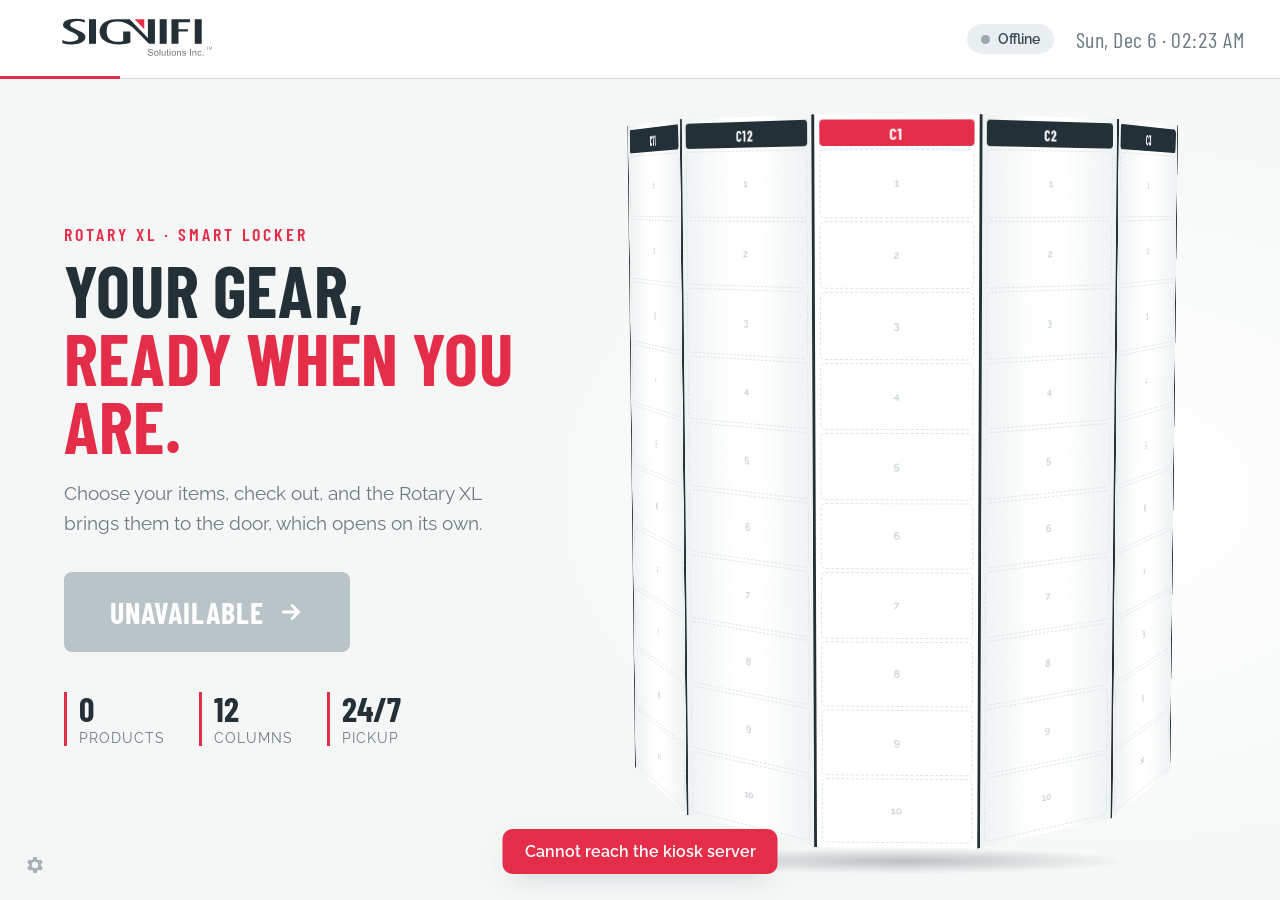
==== public/index.html @ da10999b "Add Signifi Rotary XL kiosk with one-line Linux installer Touch kiosk for the Rotary XL: dashboard w" ====
<!doctype html>
<html lang="en">
<head>
  <meta charset="utf-8">
  <meta name="viewport" content="width=device-width, initial-scale=1, user-scalable=no">
  <title>Signifi Rotary XL</title>
  <link rel="icon" href="signifi-logo.svg">
  <link rel="stylesheet" href="fonts/fonts.css">
  <link rel="stylesheet" href="styles.css">
</head>
<body>

<!-- ============================== DASHBOARD ============================== -->
<section id="view-dashboard" class="view active">
  <header class="topbar">
    <img class="logo" src="signifi-logo.svg" alt="Signifi">
    <div class="topbar-right">
      <span class="machine-pill" id="machine-pill"><span class="dot"></span><span id="machine-text">Starting…</span></span>
      <span class="clock" id="clock"></span>
    </div>
  </header>

  <div class="dash-main">
    <div class="hero-copy">
      <p class="eyebrow">Rotary XL · Smart Locker</p>
      <h1>Your gear,<br><span class="red">ready when you are.</span></h1>
      <p class="sub">Choose your items, check out, and the Rotary XL brings them to the door, which opens on its own.</p>
      <button class="btn-order" id="btn-order">
        Order now
        <svg viewBox="0 0 24 24" width="26" height="26"><path d="M5 12h14M13 6l6 6-6 6" fill="none" stroke="currentColor" stroke-width="2.6" stroke-linecap="round" stroke-linejoin="round"/></svg>
      </button>
      <div class="hero-stats">
        <div><b id="stat-products">0</b><span>products</span></div>
        <div><b>12</b><span>columns</span></div>
        <div><b>24/7</b><span>pickup</span></div>
      </div>
    </div>

    <div class="rotary-wrap" id="dash-rotary-wrap">
      <div class="rotary-scene" id="dash-rotary"></div>
      <div class="rotary-base"></div>
    </div>
  </div>

  <button class="gear" id="btn-gear" aria-label="Admin">
    <svg viewBox="0 0 24 24" width="22" height="22"><path fill="currentColor" d="M19.4 13a7.7 7.7 0 0 0 0-2l2.1-1.6-2-3.5-2.5 1a7.6 7.6 0 0 0-1.7-1L15 3.3h-4l-.4 2.6a7.6 7.6 0 0 0-1.7 1l-2.5-1-2 3.5L6.6 11a7.7 7.7 0 0 0 0 2l-2.1 1.6 2 3.5 2.5-1a7.6 7.6 0 0 0 1.7 1l.4 2.6h4l.4-2.6a7.6 7.6 0 0 0 1.7-1l2.5 1 2-3.5zM13 15.5a3.5 3.5 0 1 1 0-7 3.5 3.5 0 0 1 0 7z" transform="translate(-1 0)"/></svg>
  </button>
</section>

<!-- ============================== CATALOG ============================== -->
<section id="view-catalog" class="view">
  <header class="topbar">
    <button class="btn-ghost" id="btn-cat-back">
      <svg viewBox="0 0 24 24" width="22" height="22"><path d="M15 6l-6 6 6 6" fill="none" stroke="currentColor" stroke-width="2.4" stroke-linecap="round" stroke-linejoin="round"/></svg>
      Back
    </button>
    <h2 class="page-title">Choose your items</h2>
    <div class="search">
      <svg viewBox="0 0 24 24" width="20" height="20"><circle cx="11" cy="11" r="7" fill="none" stroke="currentColor" stroke-width="2"/><path d="M20 20l-4-4" stroke="currentColor" stroke-width="2" stroke-linecap="round"/></svg>
      <input id="search" type="search" placeholder="Search products" autocomplete="off">
    </div>
    <img class="logo small" src="signifi-logo.svg" alt="Signifi">
  </header>

  <nav class="cat-chips" id="cat-chips"></nav>

  <div class="cat-body">
    <div class="grid" id="product-grid"></div>

    <aside class="cart" id="cart">
      <div class="cart-head">
        <h3>Your cart</h3>
        <span class="pill" id="cart-count">0</span>
      </div>
      <div class="cart-items" id="cart-items"></div>
      <div class="cart-foot">
        <div class="row"><span>Total</span><strong id="cart-total">$0.00</strong></div>
        <button class="btn-checkout" id="btn-checkout" disabled>Checkout</button>
        <button class="btn-link" id="btn-clear-cart">Clear cart</button>
      </div>
    </aside>
  </div>

  <button class="cart-bar" id="cart-bar"><span id="cart-bar-text">0 items</span><strong id="cart-bar-total">$0.00</strong></button>
</section>

<!-- ============================== VENDING ============================== -->
<section id="view-vend" class="view">
  <header class="topbar">
    <img class="logo" src="signifi-logo.svg" alt="Signifi">
  </header>
  <div class="vend-main">
    <div class="rotary-wrap vend-rotary">
      <div class="rotary-scene" id="vend-rotary"></div>
      <div class="rotary-base"></div>
      <div class="door-frame" id="door-frame"><span>DOOR</span></div>
    </div>
    <div class="vend-card">
      <div class="vend-status" id="vend-status"><span class="spinner"></span></div>
      <h2 id="vend-title">Preparing your order…</h2>
      <p class="vend-sub" id="vend-sub">Please wait</p>
      <ol class="vend-steps" id="vend-steps"></ol>
      <button class="btn-order small hidden" id="btn-vend-done">Back to home</button>
    </div>
  </div>
</section>

<!-- ============================== ADMIN ============================== -->
<section id="view-admin" class="view">
  <header class="topbar admin-top">
    <img class="logo small" src="signifi-logo.svg" alt="Signifi">
    <span class="admin-badge">Admin</span>
    <nav class="tabs" id="admin-tabs">
      <button data-tab="products" class="active">Products</button>
      <button data-tab="connection">Connection</button>
      <button data-tab="columns">Alfie doors</button>
      <button data-tab="test">Test &amp; Log</button>
    </nav>
    <button class="btn-exit" id="btn-admin-exit">Exit admin</button>
  </header>

  <div class="admin-body">
    <!-- products -->
    <div class="tab-pane active" data-pane="products">
      <div class="pane-head">
        <div>
          <h3>Products</h3>
          <p class="muted">Location = rotary column (Arduino C1–C12) + Alfie door + latch. Shelf = row 1–10 on the Rotary XL display.</p>
        </div>
        <button class="btn-primary" id="btn-add-product">+ Add product</button>
      </div>
      <div class="table-wrap">
        <table class="tbl">
          <thead><tr><th></th><th>Product</th><th>Price</th><th>Rotary column</th><th>Shelf</th><th>Alfie door</th><th>Latch</th><th>Status</th><th></th></tr></thead>
          <tbody id="product-rows"></tbody>
        </table>
      </div>
    </div>

    <!-- connection -->
    <div class="tab-pane" data-pane="connection">
      <div class="pane-head">
        <div>
          <h3>Connection</h3>
          <p class="muted">Serial port, baud rate and line ending for each device. Settings are saved and the ports reopen automatically when the app starts.</p>
        </div>
        <label class="switch-row">
          <span>Simulation mode</span>
          <input type="checkbox" id="sim-toggle"><span class="switch"></span>
        </label>
      </div>
      <div class="sim-banner" id="sim-banner">Simulation mode is ON: nothing is sent to the serial ports. The server answers like the rotary and the Alfies so the full checkout can be tested.</div>

      <div class="cards2">
        <div class="card">
          <div class="card-title"><span class="status-dot" id="dot-rotary"></span>Rotary (Arduino Mega · NEMA34)<span class="state-tag" id="rotary-state"></span></div>
          <label>Serial port (COM / /dev/tty)
            <div class="inline"><select id="rotary-port"></select><button class="btn-icon" data-refresh title="Refresh ports">↻</button></div>
          </label>
          <div class="two">
            <label>Baud rate <select id="rotary-baud"></select></label>
            <label>Line ending <select id="rotary-le"></select></label>
          </div>
          <div class="two">
            <label>Move timeout (seconds) <input type="number" id="rotary-timeout" min="10" max="600"></label>
            <label>Settle time before door opens (ms) <input type="number" id="rotary-settle" min="0" max="10000" step="100"></label>
          </div>
          <div class="two">
            <label>Home command <input id="rotary-home-cmd" maxlength="20"></label>
            <label class="switch-row tight"><input type="checkbox" id="rotary-home-on-connect"><span class="switch"></span><span>Home on connect</span></label>
          </div>
          <p class="hint">Firmware default: 9600 baud, Newline (LF). On connect the app waits for the Mega to start, sends the home command and waits for "HOME COMPLETE". Customers can only order after that.</p>
          <div class="btn-row"><button class="btn-primary" data-open="rotary">Connect</button><button class="btn-secondary" id="btn-home-now">Home now</button><button class="btn-secondary" data-close="rotary">Disconnect</button></div>
        </div>

        <div class="card">
          <div class="card-title"><span class="status-dot" id="dot-alfie"></span>Alfie (USB-CAN adapter · SLCAN)</div>
          <label>Serial port (COM / /dev/tty)
            <div class="inline"><select id="alfie-port"></select><button class="btn-icon" data-refresh title="Refresh ports">↻</button></div>
          </label>
          <div class="two">
            <label>Baud rate <select id="alfie-baud"></select></label>
            <label>Line ending <select id="alfie-le"></select></label>
          </div>
          <label>Frame format
            <select id="alfie-preset">
              <option value="t{ID}{DLC}{DATA}">SLCAN: t01F24F05</option>
              <option value="{ID} {DLC} {DATA_SP}">Spaced: 01F 2 4F 05</option>
              <option value="{ID}#{DATA}">Can-utils: 01F#4F05</option>
              <option value="custom">Custom…</option>
            </select>
          </label>
          <label>Template <input id="alfie-template" placeholder="t{ID}{DLC}{DATA}"></label>
          <p class="hint">Placeholders: {ID} 3-digit CAN ID, {DLC} data length, {DATA} hex bytes, {DATA_SP} hex bytes with spaces. Preview: <code id="alfie-preview"></code></p>
          <label>Init commands (sent after connect, one per line)
            <textarea id="alfie-init" rows="3" placeholder="C&#10;S2&#10;O"></textarea>
          </label>
          <p class="hint">C / S2 / O = close, 50 kbit/s (Alfie default), open, the same as VendingPoC.</p>
          <div class="two">
            <label>Open confirm timeout (s) <input type="number" id="alfie-open-timeout" min="1" max="60"></label>
            <label>Door close timeout (s) <input type="number" id="alfie-close-timeout" min="5" max="600"></label>
          </div>
          <div class="btn-row"><button class="btn-primary" data-open="alfie">Connect</button><button class="btn-secondary" data-close="alfie">Disconnect</button></div>
        </div>
      </div>

      <div class="card">
        <div class="card-title">Kiosk</div>
        <div class="three">
          <label>Currency symbol <input id="set-currency" maxlength="3"></label>
          <label>Idle return to dashboard (s) <input type="number" id="set-idle" min="20" max="900"></label>
          <label>New admin password <input id="set-password" inputmode="numeric" placeholder="leave blank to keep" maxlength="8"></label>
        </div>
        <label class="switch-row"><input type="checkbox" id="set-soldout"><span class="switch"></span><span>Mark a product "Sold out" after it is dispensed (restock it from Products)</span></label>
      </div>
      <div class="save-bar"><button class="btn-primary" id="btn-save-conn">Save settings</button></div>
    </div>

    <!-- alfie doors -->
    <div class="tab-pane" data-pane="columns">
      <div class="pane-head">
        <div>
          <h3>Alfie doors</h3>
          <p class="muted">The Rotary XL has 3 doors, each with its own Alfie controller. Set each Alfie's address to match its Group ID and DIP switches. CAN ID = Group ID · Local address · 0xF.</p>
        </div>
      </div>
      <div class="table-wrap">
        <table class="tbl">
          <thead><tr><th>Alfie</th><th>Name</th><th>Group ID (0-3)</th><th>Local address / DIP (0-15)</th><th>CAN ID</th><th></th></tr></thead>
          <tbody id="column-rows"></tbody>
        </table>
      </div>
      <div class="save-bar"><button class="btn-primary" id="btn-save-cols">Save Alfie doors</button></div>
    </div>

    <!-- test -->
    <div class="tab-pane" data-pane="test">
      <div class="cards2">
        <div class="card">
          <div class="card-title">Rotary</div>
          <div class="chip-grid" id="test-cols"></div>
          <div class="inline mt"><input id="rotary-raw" placeholder="Raw command, e.g. C3"><button class="btn-secondary" id="btn-rotary-raw">Send</button></div>
        </div>
        <div class="card">
          <div class="card-title">Alfie latch</div>
          <div class="two">
            <label>Alfie door <select id="test-latch-col"></select></label>
            <label>Latch <select id="test-latch-num"></select></label>
          </div>
          <div class="btn-row"><button class="btn-primary" id="btn-test-open">Open latch</button><button class="btn-secondary" id="btn-test-query">Query status</button></div>
          <div class="inline mt"><input id="alfie-raw" placeholder="Raw line, e.g. t01F24F05"><button class="btn-secondary" id="btn-alfie-raw">Send</button></div>
        </div>
      </div>
      <div class="card">
        <div class="card-title">Serial log <button class="btn-link right" id="btn-clear-log">Clear</button></div>
        <pre class="log" id="log"></pre>
      </div>
    </div>
  </div>
</section>

<!-- ============================== NUMPAD ============================== -->
<div class="modal" id="numpad-modal">
  <div class="numpad">
    <button class="np-close" data-np-close aria-label="Close">✕</button>
    <div class="np-lock">
      <svg viewBox="0 0 24 24" width="26" height="26"><rect x="5" y="10" width="14" height="10" rx="2" fill="none" stroke="currentColor" stroke-width="2"/><path d="M8 10V7a4 4 0 0 1 8 0v3" fill="none" stroke="currentColor" stroke-width="2"/></svg>
    </div>
    <h3>Enter admin password</h3>
    <div class="np-dots" id="np-dots"></div>
    <div class="np-keys" id="np-keys"></div>
  </div>
</div>

<!-- ============================== PRODUCT EDITOR ============================== -->
<div class="modal" id="product-modal">
  <form class="editor" id="product-form" autocomplete="off">
    <h3 id="editor-title">New product</h3>
    <div class="editor-body">
      <div class="editor-preview"><div class="thumb big" id="editor-thumb"></div></div>
      <div class="editor-fields">
        <label>Product name <input name="name" required maxlength="80" placeholder="e.g. Wireless Mouse"></label>
        <label>Image link <input name="image" placeholder="https://…/image.png  or  img/products/mouse-black.svg"></label>
        <label>Price <input name="price" type="number" min="0" step="0.01" required placeholder="0.00"></label>
        <fieldset class="loc">
          <legend>Location</legend>
          <label>Rotary column (Arduino) <select name="column"></select></label>
          <label>Shelf in column <select name="slot"></select></label>
          <label>Alfie door <select name="alfie"></select></label>
          <label>Latch <select name="compartment"></select></label>
        </fieldset>
        <p class="hint">At checkout the carousel turns this column to the door, stops, and then this Alfie opens the latch.</p>
        <p class="warn hidden" id="editor-warn"></p>
        <label class="check"><input type="checkbox" name="available"> In stock (shown to customers)</label>
      </div>
    </div>
    <div class="editor-foot">
      <button type="button" class="btn-danger hidden" id="btn-delete-product">Delete</button>
      <span class="spacer"></span>
      <button type="button" class="btn-secondary" id="btn-cancel-product">Cancel</button>
      <button type="submit" class="btn-primary">Save product</button>
    </div>
  </form>
</div>

<div class="toast" id="toast"></div>

<script src="app.js"></script>
</body>
</html>
---- public/fonts/fonts.css ----
/* Barlow Condensed + Raleway (SIL Open Font License), latin subset, served locally so the kiosk works offline */
@font-face {
  font-family: 'Barlow Condensed';
  font-style: normal;
  font-weight: 400;
  font-display: swap;
  src: url('BarlowCondensed-400.woff2') format('woff2');
  unicode-range: U+0000-00FF, U+0131, U+0152-0153, U+02BB-02BC, U+02C6, U+02DA, U+02DC, U+0304, U+0308, U+0329, U+2000-206F, U+20AC, U+2122, U+2191, U+2193, U+2212, U+2215, U+FEFF, U+FFFD;
}
@font-face {
  font-family: 'Barlow Condensed';
  font-style: normal;
  font-weight: 500;
  font-display: swap;
  src: url('BarlowCondensed-500.woff2') format('woff2');
  unicode-range: U+0000-00FF, U+0131, U+0152-0153, U+02BB-02BC, U+02C6, U+02DA, U+02DC, U+0304, U+0308, U+0329, U+2000-206F, U+20AC, U+2122, U+2191, U+2193, U+2212, U+2215, U+FEFF, U+FFFD;
}
@font-face {
  font-family: 'Barlow Condensed';
  font-style: normal;
  font-weight: 600;
  font-display: swap;
  src: url('BarlowCondensed-600.woff2') format('woff2');
  unicode-range: U+0000-00FF, U+0131, U+0152-0153, U+02BB-02BC, U+02C6, U+02DA, U+02DC, U+0304, U+0308, U+0329, U+2000-206F, U+20AC, U+2122, U+2191, U+2193, U+2212, U+2215, U+FEFF, U+FFFD;
}
@font-face {
  font-family: 'Barlow Condensed';
  font-style: normal;
  font-weight: 700;
  font-display: swap;
  src: url('BarlowCondensed-700.woff2') format('woff2');
  unicode-range: U+0000-00FF, U+0131, U+0152-0153, U+02BB-02BC, U+02C6, U+02DA, U+02DC, U+0304, U+0308, U+0329, U+2000-206F, U+20AC, U+2122, U+2191, U+2193, U+2212, U+2215, U+FEFF, U+FFFD;
}
@font-face {
  font-family: 'Raleway';
  font-style: normal;
  font-weight: 400;
  font-display: swap;
  src: url('Raleway-400.woff2') format('woff2');
  unicode-range: U+0000-00FF, U+0131, U+0152-0153, U+02BB-02BC, U+02C6, U+02DA, U+02DC, U+0304, U+0308, U+0329, U+2000-206F, U+20AC, U+2122, U+2191, U+2193, U+2212, U+2215, U+FEFF, U+FFFD;
}
@font-face {
  font-family: 'Raleway';
  font-style: normal;
  font-weight: 500;
  font-display: swap;
  src: url('Raleway-500.woff2') format('woff2');
  unicode-range: U+0000-00FF, U+0131, U+0152-0153, U+02BB-02BC, U+02C6, U+02DA, U+02DC, U+0304, U+0308, U+0329, U+2000-206F, U+20AC, U+2122, U+2191, U+2193, U+2212, U+2215, U+FEFF, U+FFFD;
}
@font-face {
  font-family: 'Raleway';
  font-style: normal;
  font-weight: 600;
  font-display: swap;
  src: url('Raleway-600.woff2') format('woff2');
  unicode-range: U+0000-00FF, U+0131, U+0152-0153, U+02BB-02BC, U+02C6, U+02DA, U+02DC, U+0304, U+0308, U+0329, U+2000-206F, U+20AC, U+2122, U+2191, U+2193, U+2212, U+2215, U+FEFF, U+FFFD;
}
@font-face {
  font-family: 'Raleway';
  font-style: normal;
  font-weight: 700;
  font-display: swap;
  src: url('Raleway-700.woff2') format('woff2');
  unicode-range: U+0000-00FF, U+0131, U+0152-0153, U+02BB-02BC, U+02C6, U+02DA, U+02DC, U+0304, U+0308, U+0329, U+2000-206F, U+20AC, U+2122, U+2191, U+2193, U+2212, U+2215, U+FEFF, U+FFFD;
}
---- public/styles.css ----
/* Signifi Rotary XL kiosk - light theme in Signifi brand colours
   red #E32D49 · slate #243037 · light grey #D3DDDE · Barlow Condensed (headings) + Raleway (body) */
:root {
  --red: #e32d49;
  --red-dark: #c41f3a;
  --red-soft: #fdecef;
  --slate: #243037;
  --slate-2: #3a4a54;
  --grey: #d3ddde;
  --grey-2: #e9eff0;
  --bg: #f5f7f7;
  --card: #ffffff;
  --muted: #6b7a83;
  --ok: #1f9d55;
  --ok-soft: #e4f6ec;
  --warn: #b26a00;
  --warn-soft: #fff4e0;
  --radius: 16px;
  --shadow: 0 10px 30px -12px rgba(36, 48, 55, .25);
  --head: "Barlow Condensed", "Arial Narrow", "Segoe UI", sans-serif;
  --body: "Raleway", "Segoe UI", system-ui, sans-serif;
  font-family: var(--body);
  color: var(--slate);
}

* { box-sizing: border-box; }
html, body { margin: 0; height: 100%; }
body { background: var(--bg); color: var(--slate); overflow: hidden; user-select: none; -webkit-tap-highlight-color: transparent; }
button { font: inherit; cursor: pointer; border: 0; color: inherit; background: none; }
input, select, textarea { font: inherit; color: var(--slate); }
h1, h2, h3, h4 { font-family: var(--head); letter-spacing: .2px; }
.hidden { display: none !important; }

.view { position: fixed; inset: 0; display: none; flex-direction: column; overflow: hidden; }
.view.active { display: flex; animation: viewIn .4s ease; }
@keyframes viewIn { from { opacity: 0; } to { opacity: 1; } }

/* ---------- top bar ---------- */
.topbar { position: relative; z-index: 5; display: flex; align-items: center; gap: 20px; padding: 16px 36px; background: var(--card); border-bottom: 1px solid var(--grey); }
.topbar::after { content: ""; position: absolute; left: 0; right: 0; bottom: -1px; height: 3px; background: linear-gradient(90deg, var(--red) 0 120px, transparent 120px); }
.logo { height: 46px; width: auto; display: block; }
.logo.small { height: 34px; }
.topbar-right { margin-left: auto; display: flex; align-items: center; gap: 22px; }
.clock { font-family: var(--head); font-size: 22px; color: var(--muted); font-variant-numeric: tabular-nums; letter-spacing: .5px; }
.page-title { margin: 0; font-size: 32px; font-weight: 700; text-transform: uppercase; flex: 1; }

.machine-pill { display: inline-flex; align-items: center; gap: 8px; padding: 7px 14px; border-radius: 999px; background: var(--grey-2); font-weight: 600; font-size: 14px; color: var(--slate-2); }
.machine-pill .dot { width: 9px; height: 9px; border-radius: 50%; background: #9aa7ad; }
.machine-pill.ready .dot { background: var(--ok); box-shadow: 0 0 0 4px rgba(31, 157, 85, .18); }
.machine-pill.busy .dot { background: #f0a000; animation: blink 1s infinite; }
.machine-pill.error { background: var(--red-soft); color: var(--red-dark); }
.machine-pill.error .dot { background: var(--red); }
@keyframes blink { 50% { opacity: .3; } }

/* ---------- dashboard ---------- */
#view-dashboard { background: radial-gradient(900px 600px at 85% 55%, #ffffff 0%, var(--bg) 70%); }
.dash-main { flex: 1; min-height: 0; display: grid; grid-template-columns: minmax(330px, .85fr) minmax(420px, 1.15fr); align-items: center; gap: 24px; padding: 10px 48px 20px 64px; }
.eyebrow { font-family: var(--head); color: var(--red); font-weight: 600; letter-spacing: 3px; text-transform: uppercase; font-size: 18px; margin: 0 0 10px; }
.hero-copy h1 { font-size: clamp(46px, 5.6vw, 84px); line-height: .95; margin: 0 0 20px; font-weight: 700; text-transform: uppercase; color: var(--slate); }
.red { color: var(--red); }
.sub { font-size: 19px; color: var(--muted); max-width: 440px; margin: 0 0 34px; line-height: 1.55; }

.btn-order { display: inline-flex; align-items: center; gap: 14px; padding: 22px 46px; font-family: var(--head); font-size: 30px; font-weight: 700; letter-spacing: 1px; text-transform: uppercase; border-radius: 8px; background: var(--red); color: #fff; box-shadow: 0 16px 34px -14px rgba(227, 45, 73, .8); transition: transform .15s, background .2s; position: relative; overflow: hidden; }
.btn-order::after { content: ""; position: absolute; top: 0; bottom: 0; width: 60px; left: -80px; background: linear-gradient(90deg, transparent, rgba(255, 255, 255, .45), transparent); transform: skewX(-20deg); animation: shine 3.2s ease-in-out infinite; }
@keyframes shine { 0%, 60% { left: -80px; } 100% { left: 110%; } }
.btn-order:hover { background: var(--red-dark); }
.btn-order:active { transform: scale(.97); }
.btn-order.small { padding: 14px 34px; font-size: 22px; margin-top: 18px; }
.btn-order.small::after { display: none; }
.btn-order:disabled { background: #b9c4c8; box-shadow: none; cursor: not-allowed; }
.btn-order:disabled::after { display: none; }

.hero-stats { display: flex; gap: 34px; margin-top: 40px; }
.hero-stats div { display: flex; flex-direction: column; border-left: 3px solid var(--red); padding-left: 12px; }
.hero-stats b { font-family: var(--head); font-size: 34px; line-height: 1; }
.hero-stats span { color: var(--muted); font-size: 14px; text-transform: uppercase; letter-spacing: 1px; margin-top: 4px; }

.gear { position: absolute; left: 14px; bottom: 14px; z-index: 6; width: 42px; height: 42px; border-radius: 50%; display: grid; place-items: center; color: #a7b3b8; transition: color .2s, transform .5s; }
.gear:hover, .gear:active { color: var(--slate); transform: rotate(90deg); }

/* ---------- Rotary XL (3D carousel: 12 columns x 10 shelves) ---------- */
.rotary-wrap { position: relative; height: 100%; min-height: 0; display: flex; flex-direction: column; align-items: center; justify-content: center; }
.rotary-scene { position: relative; perspective: 1600px; perspective-origin: 50% 30%; }
.rotary-drum { position: absolute; inset: 0; transform-style: preserve-3d; will-change: transform; }
.r-face { position: absolute; inset: 0; display: grid; grid-template-rows: 26px repeat(10, minmax(0, 1fr)); gap: 3px; padding: 5px; background: linear-gradient(90deg, #eef2f3, #ffffff 40%, #ffffff 60%, #eef2f3); border-left: 2px solid var(--slate); border-right: 2px solid var(--slate); backface-visibility: hidden; }
.r-face.front { background: #fff; }
.r-head { height: 26px; display: flex; align-items: center; justify-content: center; font-family: var(--head); font-weight: 700; font-size: 16px; letter-spacing: 1px; color: #fff; background: var(--slate); border-radius: 4px; }
.r-face.front .r-head { background: var(--red); }
.r-cell { min-height: 0; display: flex; align-items: center; gap: 5px; padding: 3px; border-radius: 5px; background: var(--bg); border: 1px solid var(--grey-2); overflow: hidden; position: relative; }
.r-cell.r-empty { background: transparent; border: 1px dashed #dbe3e5; justify-content: center; color: #c5d0d3; font-size: 11px; font-weight: 600; }
.r-cell .thumb { height: 100%; width: auto; aspect-ratio: 1; max-width: 45%; border-radius: 4px; flex: none; }
.r-cell .thumb .initial { font-size: 16px; }
.r-cell .rc-txt { min-width: 0; display: flex; flex-direction: column; line-height: 1.1; }
.r-cell .rc-name { font-size: 10.5px; font-weight: 600; white-space: nowrap; overflow: hidden; text-overflow: ellipsis; }
.r-cell .rc-price { font-family: var(--head); font-size: 13px; font-weight: 700; color: var(--red); }
.r-cell.sold { opacity: .4; }
.r-cell.target { border: 2px solid var(--red); background: var(--red-soft); animation: targetPulse 1s ease-in-out infinite; }
@keyframes targetPulse { 50% { box-shadow: 0 0 0 4px rgba(227, 45, 73, .25); } }
.rotary-base { width: 70%; height: 26px; margin-top: 12px; border-radius: 50%; background: radial-gradient(closest-side, rgba(36, 48, 55, .28), transparent); }

/* ---------- catalog ---------- */
#view-catalog { background: var(--bg); }
.btn-ghost { display: inline-flex; align-items: center; gap: 6px; padding: 11px 18px 11px 12px; border-radius: 8px; background: var(--grey-2); font-weight: 700; font-size: 17px; }
.search { display: flex; align-items: center; gap: 10px; background: var(--bg); border: 1px solid var(--grey); border-radius: 8px; padding: 0 14px; color: var(--muted); width: min(340px, 30vw); }
.search input { flex: 1; background: none; border: 0; outline: 0; padding: 13px 0; font-size: 17px; }

.cat-body { flex: 1; display: grid; grid-template-columns: 1fr 370px; min-height: 0; }
.grid { overflow-y: auto; padding: 26px 30px 110px; display: grid; grid-template-columns: repeat(auto-fill, minmax(200px, 1fr)); gap: 20px; align-content: start; }
.p-card { background: var(--card); border: 1px solid var(--grey); border-radius: var(--radius); padding: 12px; display: flex; flex-direction: column; transition: transform .2s, border-color .2s, box-shadow .2s; animation: cardIn .4s ease both; cursor: pointer; }
.p-card:hover { box-shadow: var(--shadow); }
.p-card:active { transform: scale(.98); }
.p-card.in-cart { border-color: var(--red); box-shadow: 0 0 0 2px rgba(227, 45, 73, .25); }
@keyframes cardIn { from { opacity: 0; transform: translateY(14px); } to { opacity: 1; transform: none; } }
.p-card .thumb { aspect-ratio: 1; border-radius: 10px; }
.p-card h4 { margin: 12px 0 2px; font-size: 21px; font-weight: 600; line-height: 1.1; min-height: 2.2em; }
.p-card .loc-line { font-size: 12px; color: var(--muted); font-weight: 600; text-transform: uppercase; letter-spacing: .6px; }
.p-card .price { font-family: var(--head); font-size: 26px; font-weight: 700; color: var(--red); margin-top: 4px; }
.p-card .add { margin-top: 10px; padding: 12px; border-radius: 8px; font-weight: 700; font-size: 16px; background: var(--grey-2); color: var(--slate); transition: background .2s; }
.p-card .add.on { background: var(--red); color: #fff; }
.empty { grid-column: 1 / -1; text-align: center; color: var(--muted); padding: 80px 20px; font-size: 20px; }

.thumb { background: var(--grey-2); display: grid; place-items: center; overflow: hidden; position: relative; }
.thumb img { position: absolute; inset: 0; width: 100%; height: 100%; object-fit: contain; background: #fff; }
.thumb .initial { font-family: var(--head); font-size: 46px; font-weight: 700; color: #fff; }

.cart { border-left: 1px solid var(--grey); background: var(--card); display: flex; flex-direction: column; min-height: 0; }
.cart-head { display: flex; align-items: center; justify-content: space-between; padding: 22px 22px 10px; }
.cart-head h3 { margin: 0; font-size: 26px; text-transform: uppercase; }
.pill { background: var(--red); color: #fff; font-weight: 700; border-radius: 999px; padding: 2px 12px; min-width: 32px; text-align: center; }
.pill.bump { animation: bump .35s ease; }
@keyframes bump { 50% { transform: scale(1.35); } }
.cart-items { flex: 1; overflow-y: auto; padding: 6px 14px; }
.cart-empty { color: var(--muted); text-align: center; padding: 50px 10px; line-height: 1.6; }
.c-item { display: flex; align-items: center; gap: 12px; padding: 10px; border-radius: 10px; background: var(--bg); margin-bottom: 8px; animation: cardIn .3s ease; }
.c-item .thumb { width: 52px; height: 52px; border-radius: 8px; flex: none; }
.c-item .thumb .initial { font-size: 22px; }
.c-item .ci-name { flex: 1; min-width: 0; }
.c-item .ci-name div { font-weight: 600; white-space: nowrap; overflow: hidden; text-overflow: ellipsis; }
.c-item .ci-name small { color: var(--red); font-weight: 700; font-size: 15px; }
.c-item button { width: 36px; height: 36px; border-radius: 8px; background: #fff; border: 1px solid var(--grey); color: var(--muted); font-size: 16px; }
.cart-foot { padding: 18px 22px 22px; border-top: 1px solid var(--grey); }
.cart-foot .row { display: flex; justify-content: space-between; align-items: baseline; font-size: 18px; margin-bottom: 14px; }
.cart-foot strong { font-family: var(--head); font-size: 32px; }
.btn-checkout { width: 100%; padding: 18px; border-radius: 8px; background: var(--red); color: #fff; font-family: var(--head); font-size: 26px; font-weight: 700; letter-spacing: 1px; text-transform: uppercase; box-shadow: 0 14px 30px -14px rgba(227, 45, 73, .8); transition: opacity .2s, transform .15s; }
.btn-checkout:active { transform: scale(.98); }
.btn-checkout:disabled { opacity: .35; box-shadow: none; cursor: not-allowed; }
.btn-link { display: block; margin: 12px auto 0; color: var(--muted); text-decoration: underline; font-size: 15px; }
.btn-link.right { display: inline; margin: 0 0 0 auto; }
.cart-bar { display: none; }

/* ---------- vending ---------- */
#view-vend { background: radial-gradient(900px 600px at 30% 50%, #ffffff 0%, var(--bg) 70%); }
.vend-main { flex: 1; min-height: 0; display: grid; grid-template-columns: 1.1fr .9fr; gap: 30px; align-items: center; padding: 20px 48px; }
.door-frame { position: absolute; pointer-events: none; border: 4px solid var(--red); border-radius: 10px; box-shadow: 0 0 0 9999px rgba(245, 247, 247, 0); transition: box-shadow .5s; }
.door-frame span { position: absolute; top: -30px; left: 50%; transform: translateX(-50%); background: var(--red); color: #fff; font-family: var(--head); font-weight: 700; letter-spacing: 2px; padding: 3px 12px; border-radius: 4px; font-size: 15px; }
.door-frame.open { border-color: var(--ok); }
.door-frame.open span { background: var(--ok); }
.vend-card { background: var(--card); border: 1px solid var(--grey); border-radius: 20px; padding: 34px 34px 28px; box-shadow: var(--shadow); text-align: center; }
.vend-status { width: 92px; height: 92px; border-radius: 50%; margin: 0 auto 16px; display: grid; place-items: center; background: var(--red-soft); color: var(--red); font-family: var(--head); font-size: 44px; font-weight: 700; }
.vend-status .spinner { width: 46px; height: 46px; border-radius: 50%; border: 5px solid rgba(227, 45, 73, .2); border-top-color: var(--red); animation: spin .9s linear infinite; }
.vend-status.door { background: var(--ok-soft); color: var(--ok); animation: doorPulse 1.4s ease-in-out infinite; }
.vend-status.done { background: var(--ok); color: #fff; }
.vend-status.err { background: var(--red); color: #fff; }
@keyframes doorPulse { 50% { box-shadow: 0 0 0 12px rgba(31, 157, 85, .15); } }
@keyframes spin { to { transform: rotate(360deg); } }
.vend-card h2 { margin: 0 0 6px; font-size: 38px; text-transform: uppercase; line-height: 1; }
.vend-sub { color: var(--muted); font-size: 18px; margin: 0 0 20px; min-height: 1.4em; }
.vend-steps { list-style: none; padding: 0; margin: 0; text-align: left; max-height: 36vh; overflow-y: auto; }
.vend-steps li { display: flex; align-items: center; gap: 12px; padding: 11px 14px; border-radius: 10px; background: var(--bg); margin-bottom: 7px; color: var(--muted); font-size: 16px; font-weight: 500; }
.vend-steps li .ic { width: 24px; height: 24px; border-radius: 50%; display: grid; place-items: center; flex: none; border: 2px solid var(--grey); font-size: 13px; font-weight: 800; }
.vend-steps li.active { color: var(--slate); background: var(--red-soft); }
.vend-steps li.active .ic { border-color: var(--red); border-top-color: transparent; animation: spin .8s linear infinite; }
.vend-steps li.ok { color: var(--slate); }
.vend-steps li.ok .ic { background: var(--ok); border-color: var(--ok); color: #fff; }
.vend-steps li.bad { color: var(--red-dark); }
.vend-steps li.bad .ic { background: var(--red); border-color: var(--red); color: #fff; }
.vend-steps li small { margin-left: auto; color: var(--muted); font-weight: 600; }

/* ---------- modal + numpad ---------- */
.modal { position: fixed; inset: 0; z-index: 50; display: none; align-items: center; justify-content: center; background: rgba(36, 48, 55, .45); backdrop-filter: blur(6px); padding: 16px; }
.modal.open { display: flex; animation: viewIn .2s ease; }
.numpad { position: relative; width: 350px; max-width: 100%; background: #fff; border-radius: 20px; padding: 28px 24px 24px; text-align: center; box-shadow: 0 40px 80px -20px rgba(36, 48, 55, .5); border-top: 5px solid var(--red); }
.numpad.shake { animation: shake .4s; }
@keyframes shake { 20%, 60% { transform: translateX(-12px); } 40%, 80% { transform: translateX(12px); } }
.np-close { position: absolute; top: 12px; right: 12px; width: 36px; height: 36px; border-radius: 50%; background: var(--grey-2); color: var(--muted); }
.np-lock { width: 54px; height: 54px; border-radius: 50%; margin: 0 auto 8px; display: grid; place-items: center; background: var(--red-soft); color: var(--red); }
.numpad h3 { margin: 0 0 16px; font-weight: 600; font-size: 24px; text-transform: uppercase; }
.np-dots { display: flex; justify-content: center; gap: 14px; height: 22px; margin-bottom: 20px; }
.np-dots span { width: 16px; height: 16px; border-radius: 50%; border: 2px solid var(--grey); transition: background .15s, border-color .15s; }
.np-dots span.on { background: var(--slate); border-color: var(--slate); }
.np-dots.err span { border-color: var(--red); background: var(--red); }
.np-keys { display: grid; grid-template-columns: repeat(3, 1fr); gap: 10px; }
.np-keys button { height: 62px; border-radius: 12px; background: var(--bg); border: 1px solid var(--grey-2); font-family: var(--head); font-size: 28px; font-weight: 600; transition: background .1s, transform .1s; }
.np-keys button:active { background: var(--grey); transform: scale(.95); }
.np-keys .np-enter { grid-column: 1 / -1; background: var(--red); border-color: var(--red); color: #fff; font-size: 22px; text-transform: uppercase; letter-spacing: 1px; }
.np-keys .np-fn { font-size: 18px; color: var(--muted); }

/* ---------- admin ---------- */
#view-admin { background: var(--bg); user-select: text; }
.admin-top { padding: 12px 28px; }
.admin-badge { font-family: var(--head); font-weight: 700; text-transform: uppercase; letter-spacing: 1.5px; color: #fff; background: var(--slate); padding: 4px 10px; border-radius: 4px; font-size: 14px; }
.tabs { display: flex; gap: 4px; flex: 1; justify-content: center; }
.tabs button { padding: 10px 16px; border-radius: 6px; color: var(--muted); font-weight: 700; }
.tabs button.active { background: var(--red-soft); color: var(--red); }
.btn-exit { padding: 10px 18px; border-radius: 8px; border: 1px solid var(--grey); font-weight: 700; }
.admin-body { flex: 1; overflow-y: auto; padding: 24px 32px 60px; }
.tab-pane { display: none; max-width: 1200px; margin: 0 auto; }
.tab-pane.active { display: block; animation: viewIn .3s ease; }
.pane-head { display: flex; justify-content: space-between; align-items: flex-start; gap: 20px; margin-bottom: 16px; }
.pane-head h3 { margin: 0 0 4px; font-size: 30px; text-transform: uppercase; }
.muted { color: var(--muted); margin: 0; }
.card { background: var(--card); border: 1px solid var(--grey); border-radius: 14px; padding: 20px 22px; margin-bottom: 18px; }
.card-title { display: flex; align-items: center; gap: 10px; font-family: var(--head); font-weight: 700; font-size: 21px; text-transform: uppercase; margin-bottom: 14px; }
.cards2 { display: grid; grid-template-columns: repeat(auto-fit, minmax(380px, 1fr)); gap: 18px; }
.cards2 .card { margin-bottom: 0; }
.cards2 + .card { margin-top: 18px; }
#view-admin label, .editor label { display: flex; flex-direction: column; gap: 6px; font-size: 14px; font-weight: 600; color: var(--muted); margin-bottom: 12px; }
#view-admin input:not([type=checkbox]), #view-admin select, #view-admin textarea, .editor input:not([type=checkbox]), .editor select { padding: 10px 12px; border: 1px solid var(--grey); border-radius: 8px; background: #fff; font-weight: 500; width: 100%; outline: 0; }
#view-admin input:focus, #view-admin select:focus, #view-admin textarea:focus, .editor input:focus, .editor select:focus { border-color: var(--slate); box-shadow: 0 0 0 3px rgba(36, 48, 55, .12); }
.inline { display: flex; gap: 8px; align-items: center; }
.inline input, .inline select { flex: 1; }
.two { display: grid; grid-template-columns: 1fr 1fr; gap: 12px; align-items: end; }
.three { display: grid; grid-template-columns: repeat(3, 1fr); gap: 12px; }
.hint { font-size: 13px; color: var(--muted); margin: 0 0 12px; line-height: 1.5; }
.hint code { background: var(--grey-2); padding: 1px 6px; border-radius: 4px; color: var(--slate); }
.btn-row { display: flex; gap: 10px; flex-wrap: wrap; }
.mt { margin-top: 14px; }
.btn-primary, .btn-secondary, .btn-danger { padding: 10px 18px; border-radius: 8px; font-weight: 700; white-space: nowrap; }
.btn-primary { background: var(--red); color: #fff; }
.btn-primary:hover { background: var(--red-dark); }
.btn-secondary { background: var(--grey-2); color: var(--slate); }
.btn-secondary:hover { background: var(--grey); }
.btn-danger { background: var(--red-soft); color: var(--red-dark); }
.btn-icon { width: 42px; height: 42px; border-radius: 8px; background: var(--grey-2); font-size: 20px; flex: none; }
.save-bar { display: flex; justify-content: flex-end; }
.status-dot { width: 11px; height: 11px; border-radius: 50%; background: #c3ccd0; flex: none; }
.status-dot.on { background: var(--ok); box-shadow: 0 0 0 4px rgba(31, 157, 85, .18); }
.status-dot.sim { background: #f0a000; box-shadow: 0 0 0 4px rgba(240, 160, 0, .18); }
.state-tag { margin-left: auto; font-family: var(--body); font-size: 12px; font-weight: 700; text-transform: uppercase; letter-spacing: .5px; padding: 3px 10px; border-radius: 999px; background: var(--grey-2); color: var(--slate-2); }
.state-tag.ready { background: var(--ok-soft); color: var(--ok); }
.state-tag.homing, .state-tag.connecting { background: var(--warn-soft); color: var(--warn); }
.state-tag.error { background: var(--red-soft); color: var(--red-dark); }
.sim-banner { background: var(--warn-soft); border: 1px solid #f3d29a; color: #7a4d00; border-radius: 10px; padding: 12px 16px; margin-bottom: 18px; font-size: 14px; }

.switch-row { flex-direction: row !important; align-items: center; gap: 12px !important; cursor: pointer; color: var(--slate) !important; font-size: 15px !important; margin: 0 !important; }
.switch-row.tight { margin-bottom: 12px !important; height: 42px; }
.switch-row input { display: none; }
.switch { width: 48px; height: 27px; border-radius: 999px; background: #c9d3d6; position: relative; transition: background .2s; flex: none; }
.switch::after { content: ""; position: absolute; top: 3px; left: 3px; width: 21px; height: 21px; border-radius: 50%; background: #fff; transition: transform .2s; box-shadow: 0 1px 3px rgba(0, 0, 0, .2); }
.switch-row input:checked + .switch { background: var(--red); }
.switch-row input:checked + .switch::after { transform: translateX(21px); }
#sim-toggle:checked + .switch { background: #f0a000; }

.table-wrap { background: var(--card); border: 1px solid var(--grey); border-radius: 14px; overflow: auto; margin-bottom: 18px; }
.tbl { width: 100%; border-collapse: collapse; }
.tbl th { text-align: left; font-size: 12px; text-transform: uppercase; letter-spacing: .6px; color: var(--muted); font-weight: 700; padding: 12px 14px; border-bottom: 1px solid var(--grey); background: #fafcfc; white-space: nowrap; }
.tbl td { padding: 9px 14px; border-bottom: 1px solid var(--grey-2); vertical-align: middle; }
.tbl tr:last-child td { border-bottom: 0; }
.tbl .thumb { width: 48px; height: 48px; border-radius: 8px; }
.tbl .thumb .initial { font-size: 20px; }
.tbl .p-name { font-weight: 700; }
.tbl input, .tbl select { max-width: 160px; }
.tag { display: inline-block; padding: 3px 10px; border-radius: 999px; font-size: 13px; font-weight: 700; white-space: nowrap; }
.tag.ok { background: var(--ok-soft); color: var(--ok); }
.tag.no { background: var(--red-soft); color: var(--red-dark); }
.tag.loc { background: var(--grey-2); color: var(--slate); }
.tbl .actions { text-align: right; white-space: nowrap; }
.tbl .actions button { margin-left: 6px; padding: 8px 14px; }
.tbl .dup { color: var(--red-dark); font-size: 12px; font-weight: 700; display: block; }

.chip-grid { display: grid; grid-template-columns: repeat(6, 1fr); gap: 8px; }
.chip-grid button { padding: 13px 0; border-radius: 8px; background: var(--grey-2); font-family: var(--head); font-size: 18px; font-weight: 700; }
.chip-grid button:active { background: var(--red); color: #fff; }
.log { background: var(--slate); color: #dbe5e8; border-radius: 10px; padding: 14px; height: 320px; overflow: auto; margin: 0; font: 13px/1.5 Consolas, "Cascadia Mono", monospace; white-space: pre-wrap; user-select: text; }
.log .tx { color: #ffb3c0; }
.log .rx { color: #9ff0c4; }
.log .sys { color: #9fb2bb; }

/* product editor */
.editor { width: 800px; max-width: 100%; max-height: 94vh; overflow: auto; background: #fff; border-radius: 18px; padding: 24px 28px; user-select: text; box-shadow: 0 40px 80px -20px rgba(36, 48, 55, .5); border-top: 5px solid var(--red); }
.editor h3 { margin: 0 0 16px; font-size: 28px; text-transform: uppercase; }
.editor-body { display: grid; grid-template-columns: 200px 1fr; gap: 24px; }
.thumb.big { width: 100%; aspect-ratio: 1; border-radius: 14px; }
.loc { border: 1px solid var(--grey); border-radius: 12px; padding: 10px 14px 2px; display: grid; grid-template-columns: 1fr 1fr; gap: 0 12px; margin: 0 0 10px; }
.loc legend { font-family: var(--head); font-size: 15px; font-weight: 700; color: var(--red); padding: 0 6px; text-transform: uppercase; letter-spacing: 1px; }
.editor label.check { flex-direction: row; align-items: center; gap: 10px; color: var(--slate); }
.editor label.check input { width: 20px; height: 20px; accent-color: var(--red); }
.warn { background: var(--warn-soft); color: #7a4d00; border-radius: 8px; padding: 8px 12px; font-size: 13px; margin: 0 0 12px; }
.editor-foot { display: flex; gap: 10px; margin-top: 16px; padding-top: 16px; border-top: 1px solid var(--grey-2); }
.spacer { flex: 1; }

/* toast */
.toast { position: fixed; left: 50%; bottom: 26px; transform: translate(-50%, 30px); opacity: 0; z-index: 99; background: var(--slate); color: #fff; padding: 13px 22px; border-radius: 10px; font-weight: 600; box-shadow: var(--shadow); transition: opacity .25s, transform .25s; pointer-events: none; max-width: 90vw; }
.toast.show { opacity: 1; transform: translate(-50%, 0); }
.toast.err { background: var(--red); }

/* ---------- responsive ---------- */
@media (max-width: 1000px) {
  .topbar { padding: 12px 18px; gap: 12px; flex-wrap: wrap; }
  .dash-main { grid-template-columns: 1fr; grid-template-rows: auto 1fr; padding: 10px 20px; gap: 6px; }
  .hero-copy { text-align: center; }
  .hero-copy h1 { font-size: 46px; margin-bottom: 10px; }
  .sub { margin: 0 auto 18px; font-size: 16px; }
  .hero-stats { display: none; }
  .vend-main { grid-template-columns: 1fr; grid-template-rows: 1fr auto; padding: 12px 16px; gap: 14px; }
  .vend-card { padding: 20px; }
  .vend-steps { max-height: 22vh; }
  .cat-body { grid-template-columns: 1fr; }
  .cart { position: fixed; right: 0; top: 0; bottom: 0; width: min(370px, 92vw); z-index: 20; transform: translateX(100%); transition: transform .3s; }
  .cart.open { transform: none; box-shadow: -30px 0 60px rgba(36, 48, 55, .3); }
  .cart-bar { display: flex; position: fixed; left: 16px; right: 16px; bottom: 16px; z-index: 10; justify-content: space-between; padding: 17px 22px; border-radius: 10px; background: var(--red); color: #fff; font-size: 18px; font-weight: 700; box-shadow: 0 14px 30px -10px rgba(227, 45, 73, .7); }
  .search { width: 100%; order: 3; }
  .catalog-logo, #view-catalog .logo.small { display: none; }
  .grid { padding: 16px 16px 100px; grid-template-columns: repeat(auto-fill, minmax(150px, 1fr)); gap: 12px; }
  .tabs { order: 3; width: 100%; overflow-x: auto; justify-content: flex-start; }
  .admin-body { padding: 16px 14px 50px; }
  .cards2, .three { grid-template-columns: 1fr; }
  .editor-body { grid-template-columns: 1fr; }
  .editor-preview { max-width: 150px; }
  .pane-head { flex-direction: column; }
  .chip-grid { grid-template-columns: repeat(4, 1fr); }
}
@media (max-width: 560px) {
  .logo { height: 34px; }
  .clock { display: none; }
  .btn-order { padding: 18px 34px; font-size: 24px; }
  .two, .loc { grid-template-columns: 1fr; }
}

/* ======================================================================
   15.6" kiosk in PORTRAIT (1080 x 1920, also 864 x 1536 at 125 % scaling)
   Comes last so it overrides the narrow-screen rules above.
   ====================================================================== */
@media (orientation: portrait) and (min-height: 1100px) {
  body { font-size: 18px; }
  .topbar { padding: 22px 44px; gap: 22px; flex-wrap: nowrap; }
  .logo { height: 56px; }
  .logo.small { height: 44px; }
  .clock { display: block; font-size: 26px; }
  .machine-pill { font-size: 17px; padding: 9px 18px; }

  /* dashboard: copy on top, big Rotary XL in the middle, Order now at the bottom */
  .dash-main { display: flex; flex-direction: column; align-items: stretch; gap: 0; padding: 36px 56px 44px; overflow: hidden; }
  .hero-copy { display: contents; text-align: center; }
  .eyebrow { order: 1; text-align: center; font-size: 22px; }
  .hero-copy h1 { order: 2; text-align: center; font-size: 92px; margin: 0 0 16px; }
  .hero-copy h1 br { display: none; }
  .hero-copy h1 .red { display: block; }
  .sub { order: 3; text-align: center; font-size: 23px; max-width: 760px; margin: 0 auto 10px; }
  .rotary-wrap { order: 4; flex: 1; min-height: 0; }
  #dash-rotary-wrap { margin: 6px 0 10px; }
  .btn-order { order: 5; align-self: center; padding: 30px 90px; font-size: 42px; border-radius: 12px; }
  .hero-stats { order: 6; display: flex; justify-content: center; gap: 70px; margin-top: 34px; }
  .hero-stats b { font-size: 44px; }
  .hero-stats span { font-size: 16px; }
  .gear { width: 50px; height: 50px; left: 18px; bottom: 18px; }
  .r-face { grid-template-rows: 34px repeat(10, minmax(0, 1fr)); gap: 4px; padding: 6px; }
  .r-head { height: 34px; font-size: 21px; }
  .r-cell { gap: 8px; padding: 5px; }
  .r-cell .rc-name { font-size: 15px; white-space: normal; display: -webkit-box; -webkit-line-clamp: 2; -webkit-box-orient: vertical; }
  .r-cell .rc-price { font-size: 19px; }
  .r-cell.r-empty { font-size: 14px; }

  /* catalog: 3-column product grid, cart docked at the bottom */
  .page-title { font-size: 40px; }
  .btn-ghost { font-size: 20px; padding: 14px 22px 14px 14px; }
  .search { order: 0; width: 360px; }
  .search input { font-size: 20px; padding: 16px 0; }
  #view-catalog .logo.small { display: none; }
  .cat-body { display: flex; flex-direction: column; }
  .grid { flex: 1; grid-template-columns: repeat(3, 1fr); gap: 24px; padding: 30px 40px 30px; }
  .p-card { padding: 16px; border-radius: 20px; }
  .p-card h4 { font-size: 26px; }
  .p-card .loc-line { font-size: 14px; }
  .p-card .price { font-size: 32px; }
  .p-card .add { font-size: 20px; padding: 16px; }
  .cart, .cart.open { position: static; transform: none; width: auto; box-shadow: 0 -12px 30px -18px rgba(36, 48, 55, .35); border-left: 0; border-top: 1px solid var(--grey); display: grid; grid-template-columns: 1fr 360px; grid-template-rows: auto 1fr; height: 330px; flex: none; }
  .cart-head { grid-column: 1; padding: 18px 30px 6px; }
  .cart-head h3 { font-size: 30px; }
  .cart-items { grid-column: 1; grid-row: 2; display: flex; gap: 12px; overflow-x: auto; overflow-y: hidden; padding: 8px 30px 18px; align-items: flex-start; }
  .cart-items .c-item { flex: 0 0 260px; margin: 0; padding: 12px; }
  .cart-items .c-item .thumb { width: 64px; height: 64px; }
  .cart-items .cart-empty { width: 100%; padding: 40px 10px; font-size: 20px; }
  .cart-foot { grid-column: 2; grid-row: 1 / span 2; border-top: 0; border-left: 1px solid var(--grey); padding: 24px 30px; display: flex; flex-direction: column; justify-content: center; }
  .cart-foot .row { font-size: 22px; }
  .cart-foot strong { font-size: 44px; }
  .btn-checkout { font-size: 34px; padding: 24px; }
  .cart-bar { display: none; }

  /* vending: status card on top (eye level), carousel turning to the door below */
  .vend-main { display: flex; flex-direction: column; align-items: stretch; gap: 50px; padding: 50px 70px 60px; }
  .vend-card { order: 1; }
  .vend-rotary { order: 2; flex: 1; min-height: 0; }
  .vend-card { padding: 40px 50px 34px; }
  .vend-status { width: 120px; height: 120px; font-size: 58px; }
  .vend-card h2 { font-size: 56px; }
  .vend-sub { font-size: 24px; }
  .vend-steps { max-height: 300px; }
  .vend-steps li { font-size: 20px; padding: 14px 18px; }
  .door-frame span { font-size: 20px; top: -38px; padding: 4px 16px; }

  /* numpad + admin: bigger touch targets */
  .numpad { width: 460px; padding: 36px 32px 32px; }
  .numpad h3 { font-size: 30px; }
  .np-keys button { height: 84px; font-size: 36px; }
  .np-keys .np-enter { font-size: 28px; }
  .admin-top { flex-wrap: wrap; }
  .tabs { order: 3; width: 100%; justify-content: flex-start; }
  .tabs button { font-size: 18px; padding: 12px 20px; }
  .admin-body { padding: 26px 32px 60px; }
  .cards2 { grid-template-columns: 1fr; }
  .three { grid-template-columns: repeat(3, 1fr); }
  .editor { width: 900px; }
  .editor-body { grid-template-columns: 220px 1fr; }
}

/* catalog category chips */
.cat-chips { display: flex; gap: 8px; overflow-x: auto; padding: 14px 30px; background: var(--card); border-bottom: 1px solid var(--grey); flex: none; scrollbar-width: none; }
.cat-chips::-webkit-scrollbar { display: none; }
.cat-chips button { flex: none; padding: 9px 16px; border-radius: 999px; background: var(--grey-2); font-weight: 700; font-size: 15px; white-space: nowrap; }
.cat-chips button.on { background: var(--slate); color: #fff; }
@media (orientation: portrait) and (min-height: 1100px) {
  .cat-chips { flex-wrap: wrap; overflow: visible; padding: 18px 40px; gap: 10px; }
  .cat-chips button { font-size: 19px; padding: 12px 22px; }
}
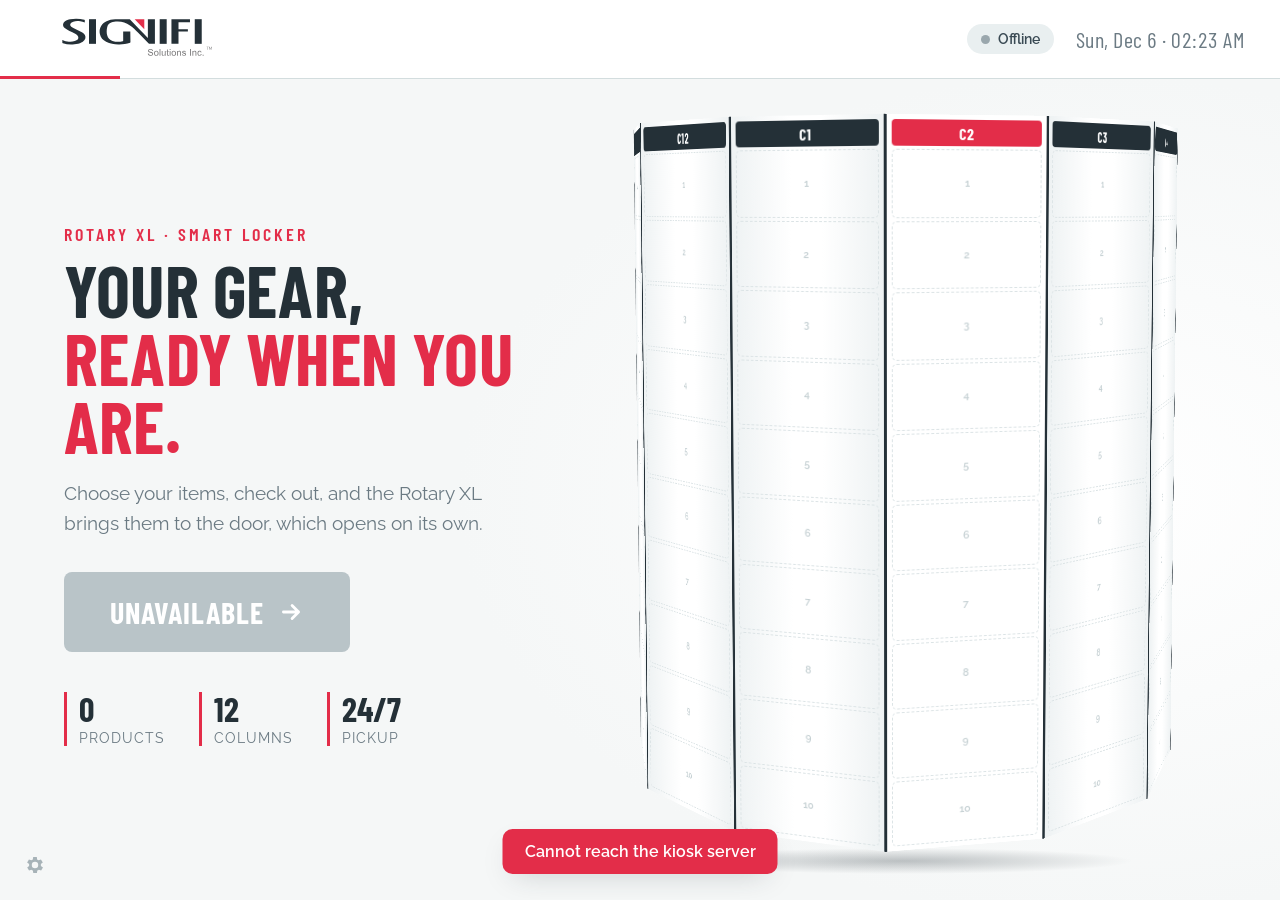
==== commit 7031d35d: "Idle spin, stop at nearest column, and products view by category/column - The server keeps the carou" ====
--- a/public/index.html
+++ b/public/index.html
@@ -127,7 +127,13 @@
           <h3>Products</h3>
           <p class="muted">Location = rotary column (Arduino C1–C12) + Alfie door + latch. Shelf = row 1–10 on the Rotary XL display.</p>
         </div>
-        <button class="btn-primary" id="btn-add-product">+ Add product</button>
+        <div class="pane-actions">
+          <div class="seg" id="prod-view" role="group" aria-label="Group products">
+            <button data-view="category">By category</button>
+            <button data-view="column">By column</button>
+          </div>
+          <button class="btn-primary" id="btn-add-product">+ Add product</button>
+        </div>
       </div>
       <div class="table-wrap">
         <table class="tbl">
@@ -169,6 +175,12 @@
             <label>Home command <input id="rotary-home-cmd" maxlength="20"></label>
             <label class="switch-row tight"><input type="checkbox" id="rotary-home-on-connect"><span class="switch"></span><span>Home on connect</span></label>
           </div>
+          <div class="two">
+            <label class="switch-row tight"><input type="checkbox" id="rotary-auto-spin"><span class="switch"></span><span>Auto-spin when idle</span></label>
+            <label>Pause on each column (ms) <input type="number" id="rotary-spin-pause" min="0" max="10000" step="100"></label>
+          </div>
+          <label>Spin order <input id="rotary-spin-seq" placeholder="C1,C2,C3,C4,C5,C6,C7,C8,C9,C10,C11,C12"></label>
+          <p class="hint">Auto-spin: after homing, the carousel keeps turning column after column. <b>Order now</b> stops it once the current move finishes, so it always stops on a column. Checkout then turns to the product's column.</p>
           <p class="hint">Firmware default: 9600 baud, Newline (LF). On connect the app waits for the Mega to start, sends the home command and waits for "HOME COMPLETE". Customers can only order after that.</p>
           <div class="btn-row"><button class="btn-primary" data-open="rotary">Connect</button><button class="btn-secondary" id="btn-home-now">Home now</button><button class="btn-secondary" data-close="rotary">Disconnect</button></div>
         </div>
@@ -281,7 +293,10 @@
       <div class="editor-fields">
         <label>Product name <input name="name" required maxlength="80" placeholder="e.g. Wireless Mouse"></label>
         <label>Image link <input name="image" placeholder="https://…/image.png  or  img/products/mouse-black.svg"></label>
-        <label>Price <input name="price" type="number" min="0" step="0.01" required placeholder="0.00"></label>
+        <div class="two">
+          <label>Price <input name="price" type="number" min="0" step="0.01" required placeholder="0.00"></label>
+          <label>Category <input name="category" list="category-list" maxlength="40" placeholder="e.g. Audio"><datalist id="category-list"></datalist></label>
+        </div>
         <fieldset class="loc">
           <legend>Location</legend>
           <label>Rotary column (Arduino) <select name="column"></select></label>
--- a/public/styles.css
+++ b/public/styles.css
@@ -423,3 +423,13 @@
   .cat-chips { flex-wrap: wrap; overflow: visible; padding: 18px 40px; gap: 10px; }
   .cat-chips button { font-size: 19px; padding: 12px 22px; }
 }
+
+/* admin products: group toggle + group header rows */
+.pane-actions { display: flex; gap: 12px; align-items: center; flex-wrap: wrap; }
+.seg { display: inline-flex; background: var(--grey-2); border-radius: 10px; padding: 4px; }
+.seg button { padding: 9px 16px; border-radius: 7px; font-weight: 700; color: var(--muted); }
+.seg button.on { background: #fff; color: var(--slate); box-shadow: 0 1px 4px rgba(36, 48, 55, .18); }
+.tbl tr.grp td { background: #f0f4f5; border-top: 2px solid var(--grey); padding: 10px 14px; }
+.tbl tr.grp b { font-family: var(--head); font-size: 20px; text-transform: uppercase; letter-spacing: .5px; margin-right: 12px; }
+.tbl tr.grp span { color: var(--muted); font-size: 13px; font-weight: 600; }
+.tbl tr.empty-row td { background: repeating-linear-gradient(135deg, #fff, #fff 8px, #fafbfb 8px, #fafbfb 16px); }
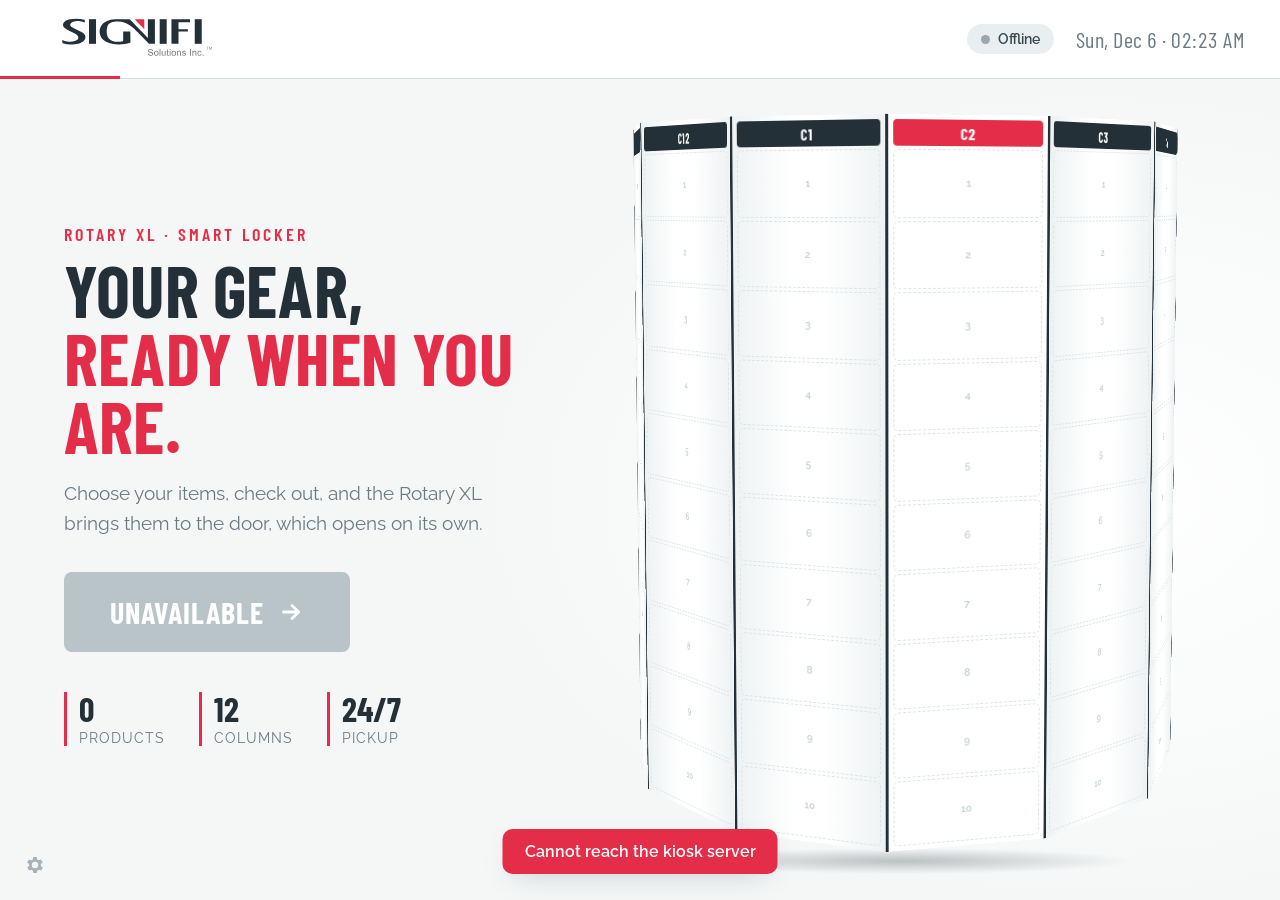
==== commit 6d7cbd90: "Rotary firmware v05 and calibration page - firmware/RotaryXL_v05: generic serial commands (HOME, GOT" ====
--- a/public/index.html
+++ b/public/index.html
@@ -113,6 +113,7 @@
     <nav class="tabs" id="admin-tabs">
       <button data-tab="products" class="active">Products</button>
       <button data-tab="connection">Connection</button>
+      <button data-tab="calibration">Calibration</button>
       <button data-tab="columns">Alfie doors</button>
       <button data-tab="test">Test &amp; Log</button>
     </nav>
@@ -179,7 +180,16 @@
             <label class="switch-row tight"><input type="checkbox" id="rotary-auto-spin"><span class="switch"></span><span>Auto-spin when idle</span></label>
             <label>Pause on each column (ms) <input type="number" id="rotary-spin-pause" min="0" max="10000" step="100"></label>
           </div>
-          <label>Spin order <input id="rotary-spin-seq" placeholder="C1,C2,C3,C4,C5,C6,C7,C8,C9,C10,C11,C12"></label>
+          <div class="two">
+            <label>Firmware
+              <select id="rotary-firmware">
+                <option value="v05">RotaryXL v05: angles from Calibration</option>
+                <option value="legacy">NEMA34_TEST v04: fixed C1–C12</option>
+              </select>
+            </label>
+            <label>Idle spin speed (rpm, v05) <input type="number" id="rotary-spin-rpm" min="0.2" max="10" step="0.1"></label>
+          </div>
+          <label>Spin order (v04 only) <input id="rotary-spin-seq" placeholder="C1,C2,C3,C4,C5,C6,C7,C8,C9,C10,C11,C12"></label>
           <p class="hint">Auto-spin: after homing, the carousel keeps turning column after column. <b>Order now</b> stops it once the current move finishes, so it always stops on a column. Checkout then turns to the product's column.</p>
           <p class="hint">Firmware default: 9600 baud, Newline (LF). On connect the app waits for the Mega to start, sends the home command and waits for "HOME COMPLETE". Customers can only order after that.</p>
           <div class="btn-row"><button class="btn-primary" data-open="rotary">Connect</button><button class="btn-secondary" id="btn-home-now">Home now</button><button class="btn-secondary" data-close="rotary">Disconnect</button></div>
@@ -245,6 +255,62 @@
       <div class="save-bar"><button class="btn-primary" id="btn-save-cols">Save Alfie doors</button></div>
     </div>
 
+    <!-- calibration -->
+    <div class="tab-pane" data-pane="calibration">
+      <div class="pane-head">
+        <div>
+          <h3>Rotary calibration</h3>
+          <p class="muted">Jog the carousel until a column is exactly in front of the door, then press <b>Set</b> on that column. Checkout sends <code>GOTO &lt;angle&gt;</code>, so the firmware never has to change. Needs the RotaryXL v05 firmware.</p>
+        </div>
+      </div>
+      <div class="cal-warn hidden" id="cal-warn"></div>
+
+      <div class="cards2">
+        <div class="card">
+          <div class="card-title">Position <span class="state-tag" id="cal-state"></span></div>
+          <div class="cal-pos">
+            <div><span class="cal-big" id="cal-angle">–</span><span class="cal-unit">°</span></div>
+            <div class="muted">Encoder: <b id="cal-enc">–</b>° · Nearest column: <b id="cal-near">–</b></div>
+          </div>
+          <div class="cal-steps" id="cal-steps">
+            <span class="muted">Step</span>
+            <button data-step="0.1">0.1°</button><button data-step="0.5">0.5°</button><button data-step="1" class="on">1°</button>
+            <button data-step="5">5°</button><button data-step="10">10°</button><button data-step="30">30°</button>
+          </div>
+          <div class="cal-jog">
+            <button class="jog" id="cal-left" aria-label="Rotate left (minus)">
+              <svg viewBox="0 0 24 24" width="40" height="40"><path d="M15 5l-7 7 7 7" fill="none" stroke="currentColor" stroke-width="3" stroke-linecap="round" stroke-linejoin="round"/></svg>
+              <span id="cal-left-lbl">−1°</span>
+            </button>
+            <button class="jog" id="cal-right" aria-label="Rotate right (plus)">
+              <span id="cal-right-lbl">+1°</span>
+              <svg viewBox="0 0 24 24" width="40" height="40"><path d="M9 5l7 7-7 7" fill="none" stroke="currentColor" stroke-width="3" stroke-linecap="round" stroke-linejoin="round"/></svg>
+            </button>
+          </div>
+          <p class="hint">Hold an arrow to keep jogging. Each press moves exactly one step.</p>
+          <div class="inline">
+            <input type="number" id="cal-goto" step="0.1" min="0" max="360" placeholder="Go to angle, e.g. 92.5">
+            <button class="btn-secondary" id="cal-goto-btn">Go</button>
+            <button class="btn-secondary" id="cal-home">Home</button>
+            <button class="btn-secondary" id="cal-read">Read</button>
+          </div>
+        </div>
+
+        <div class="card">
+          <div class="card-title">Column angles</div>
+          <table class="tbl cal-tbl">
+            <thead><tr><th>Column</th><th>Angle (°)</th><th></th></tr></thead>
+            <tbody id="cal-rows"></tbody>
+          </table>
+          <div class="btn-row mt">
+            <button class="btn-primary" id="cal-save">Save calibration</button>
+            <button class="btn-secondary" id="cal-even">Even 30° spacing</button>
+            <span class="muted" id="cal-dirty"></span>
+          </div>
+        </div>
+      </div>
+    </div>
+
     <!-- test -->
     <div class="tab-pane" data-pane="test">
       <div class="cards2">
--- a/public/styles.css
+++ b/public/styles.css
@@ -433,3 +433,19 @@
 .tbl tr.grp b { font-family: var(--head); font-size: 20px; text-transform: uppercase; letter-spacing: .5px; margin-right: 12px; }
 .tbl tr.grp span { color: var(--muted); font-size: 13px; font-weight: 600; }
 .tbl tr.empty-row td { background: repeating-linear-gradient(135deg, #fff, #fff 8px, #fafbfb 8px, #fafbfb 16px); }
+
+/* rotary calibration */
+.cal-warn { background: var(--warn-soft); border: 1px solid #f3d29a; color: #7a4d00; border-radius: 10px; padding: 12px 16px; margin-bottom: 18px; font-size: 14px; }
+.cal-pos { text-align: center; padding: 6px 0 14px; }
+.cal-big { font-family: var(--head); font-size: 72px; font-weight: 700; line-height: 1; font-variant-numeric: tabular-nums; }
+.cal-unit { font-family: var(--head); font-size: 40px; color: var(--muted); vertical-align: top; }
+.cal-steps { display: flex; gap: 6px; align-items: center; justify-content: center; flex-wrap: wrap; margin-bottom: 14px; }
+.cal-steps button { padding: 9px 14px; border-radius: 8px; background: var(--grey-2); font-weight: 700; }
+.cal-steps button.on { background: var(--slate); color: #fff; }
+.cal-jog { display: grid; grid-template-columns: 1fr 1fr; gap: 14px; margin-bottom: 10px; }
+.cal-jog .jog { display: flex; align-items: center; justify-content: center; gap: 8px; height: 96px; border-radius: 14px; background: var(--red); color: #fff; font-family: var(--head); font-size: 30px; font-weight: 700; touch-action: none; user-select: none; }
+.cal-jog .jog:active { background: var(--red-dark); transform: scale(.98); }
+.cal-tbl td { padding: 6px 10px; }
+.cal-tbl input { max-width: 120px; }
+.cal-tbl tr.here td { background: var(--ok-soft); }
+.cal-tbl .actions button { margin-left: 6px; padding: 8px 14px; }
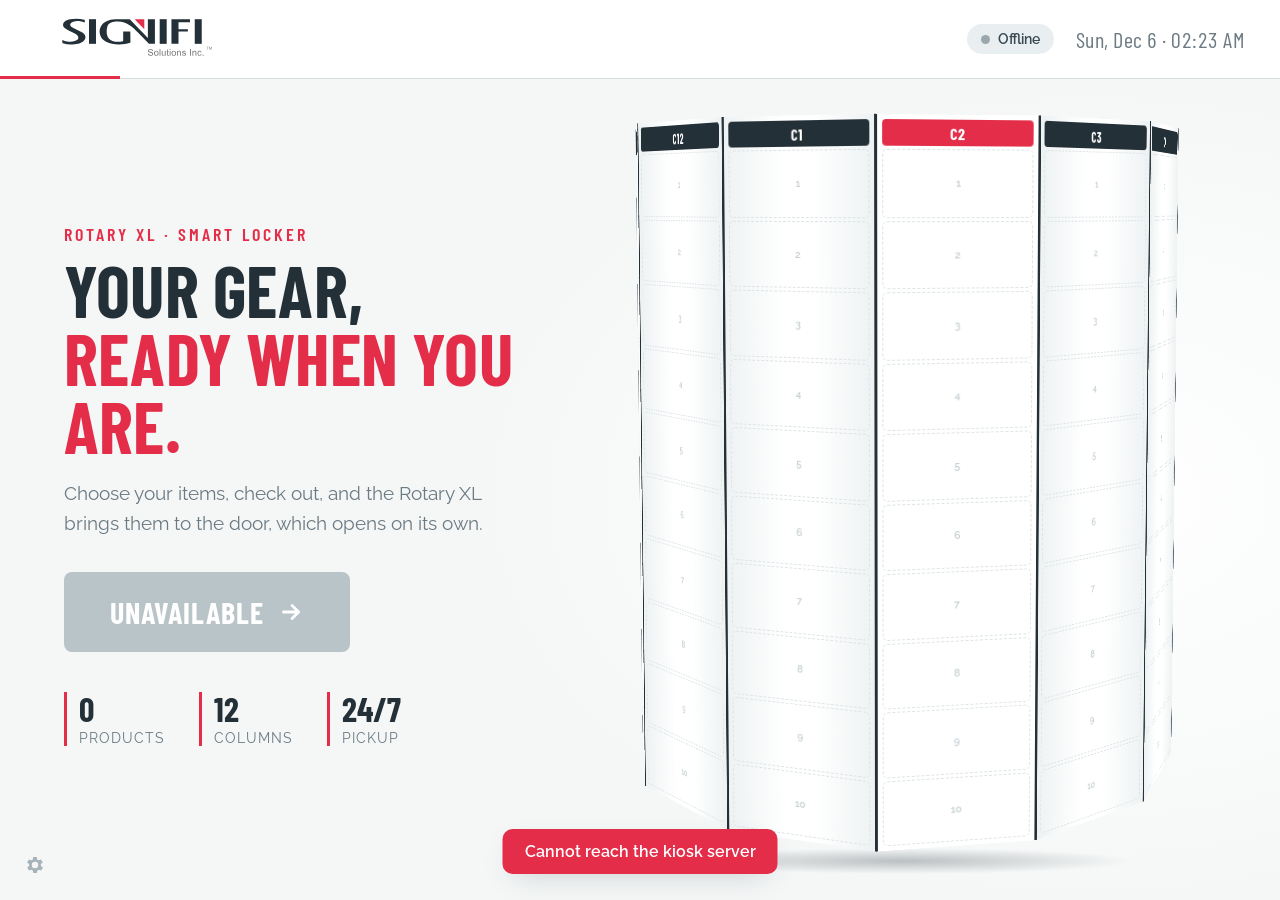
==== commit 26356456: "Firmware v06: clockwise-only motion with separate ramp up/down; Motion settings - firmware/RotaryXL_" ====
--- a/public/index.html
+++ b/public/index.html
@@ -183,11 +183,11 @@
           <div class="two">
             <label>Firmware
               <select id="rotary-firmware">
-                <option value="v05">RotaryXL v05: angles from Calibration</option>
+                <option value="v05">RotaryXL v06 / v05: angles from Calibration</option>
                 <option value="legacy">NEMA34_TEST v04: fixed C1–C12</option>
               </select>
             </label>
-            <label>Idle spin speed (rpm, v05) <input type="number" id="rotary-spin-rpm" min="0.2" max="10" step="0.1"></label>
+            <p class="hint" style="align-self:end">Speeds, ramps and direction: Admin → Calibration → Motion.</p>
           </div>
           <label>Spin order (v04 only) <input id="rotary-spin-seq" placeholder="C1,C2,C3,C4,C5,C6,C7,C8,C9,C10,C11,C12"></label>
           <p class="hint">Auto-spin: after homing, the carousel keeps turning column after column. <b>Order now</b> stops it once the current move finishes, so it always stops on a column. Checkout then turns to the product's column.</p>
@@ -260,7 +260,7 @@
       <div class="pane-head">
         <div>
           <h3>Rotary calibration</h3>
-          <p class="muted">Jog the carousel until a column is exactly in front of the door, then press <b>Set</b> on that column. Checkout sends <code>GOTO &lt;angle&gt;</code>, so the firmware never has to change. Needs the RotaryXL v05 firmware.</p>
+          <p class="muted">Jog the carousel until a column is exactly in front of the door, then press <b>Set</b> on that column. Checkout sends <code>GOTO &lt;angle&gt;</code>, so the firmware never has to change. Needs the RotaryXL v06 firmware.</p>
         </div>
       </div>
       <div class="cal-warn hidden" id="cal-warn"></div>
@@ -280,20 +280,41 @@
           <div class="cal-jog">
             <button class="jog" id="cal-left" aria-label="Rotate left (minus)">
               <svg viewBox="0 0 24 24" width="40" height="40"><path d="M15 5l-7 7 7 7" fill="none" stroke="currentColor" stroke-width="3" stroke-linecap="round" stroke-linejoin="round"/></svg>
-              <span id="cal-left-lbl">−1°</span>
+              <span id="cal-left-lbl">−1° back</span>
             </button>
             <button class="jog" id="cal-right" aria-label="Rotate right (plus)">
-              <span id="cal-right-lbl">+1°</span>
+              <span id="cal-right-lbl">+1° CW</span>
               <svg viewBox="0 0 24 24" width="40" height="40"><path d="M9 5l7 7-7 7" fill="none" stroke="currentColor" stroke-width="3" stroke-linecap="round" stroke-linejoin="round"/></svg>
             </button>
           </div>
-          <p class="hint">Hold an arrow to keep jogging. Each press moves exactly one step.</p>
+          <p class="hint">▶ turns clockwise, the only way the carousel runs. ◀ turns back and is only for calibration: finish each column with ▶, so it is set from the same side it is approached from.</p>
           <div class="inline">
             <input type="number" id="cal-goto" step="0.1" min="0" max="360" placeholder="Go to angle, e.g. 92.5">
             <button class="btn-secondary" id="cal-goto-btn">Go</button>
             <button class="btn-secondary" id="cal-home">Home</button>
             <button class="btn-secondary" id="cal-read">Read</button>
           </div>
+        </div>
+
+        <div class="card">
+          <div class="card-title">Motion</div>
+          <p class="hint">The carousel always turns clockwise. These values are sent to the Arduino after every homing and when you press Save. Needs firmware v06.</p>
+          <div class="two">
+            <label>Move speed (rpm) <input type="number" id="mo-move" min="0.2" max="30" step="0.1"></label>
+            <label>Free-run speed (rpm) <input type="number" id="mo-run" min="0.2" max="30" step="0.1"></label>
+          </div>
+          <div class="two">
+            <label>Ramp up (s, 0 → full speed) <input type="number" id="mo-up" min="0.05" max="30" step="0.1"></label>
+            <label>Ramp down (s, full speed → 0) <input type="number" id="mo-down" min="0.05" max="30" step="0.1"></label>
+          </div>
+          <div class="two">
+            <label>Clockwise motor direction
+              <select id="mo-dir"><option value="1">Normal (DIR 1)</option><option value="-1">Reversed (DIR -1)</option></select>
+            </label>
+            <label>&nbsp;<button class="btn-secondary" id="mo-test" type="button">Test: 30° clockwise</button></label>
+          </div>
+          <p class="hint" id="mo-info"></p>
+          <div class="btn-row"><button class="btn-primary" id="mo-save">Save motion</button></div>
         </div>
 
         <div class="card">
--- a/public/styles.css
+++ b/public/styles.css
@@ -449,3 +449,6 @@
 .cal-tbl input { max-width: 120px; }
 .cal-tbl tr.here td { background: var(--ok-soft); }
 .cal-tbl .actions button { margin-left: 6px; padding: 8px 14px; }
+
+/* calibration: the calibration page has 3 cards */
+[data-pane="calibration"] .cards2 { grid-template-columns: repeat(auto-fit, minmax(340px, 1fr)); }
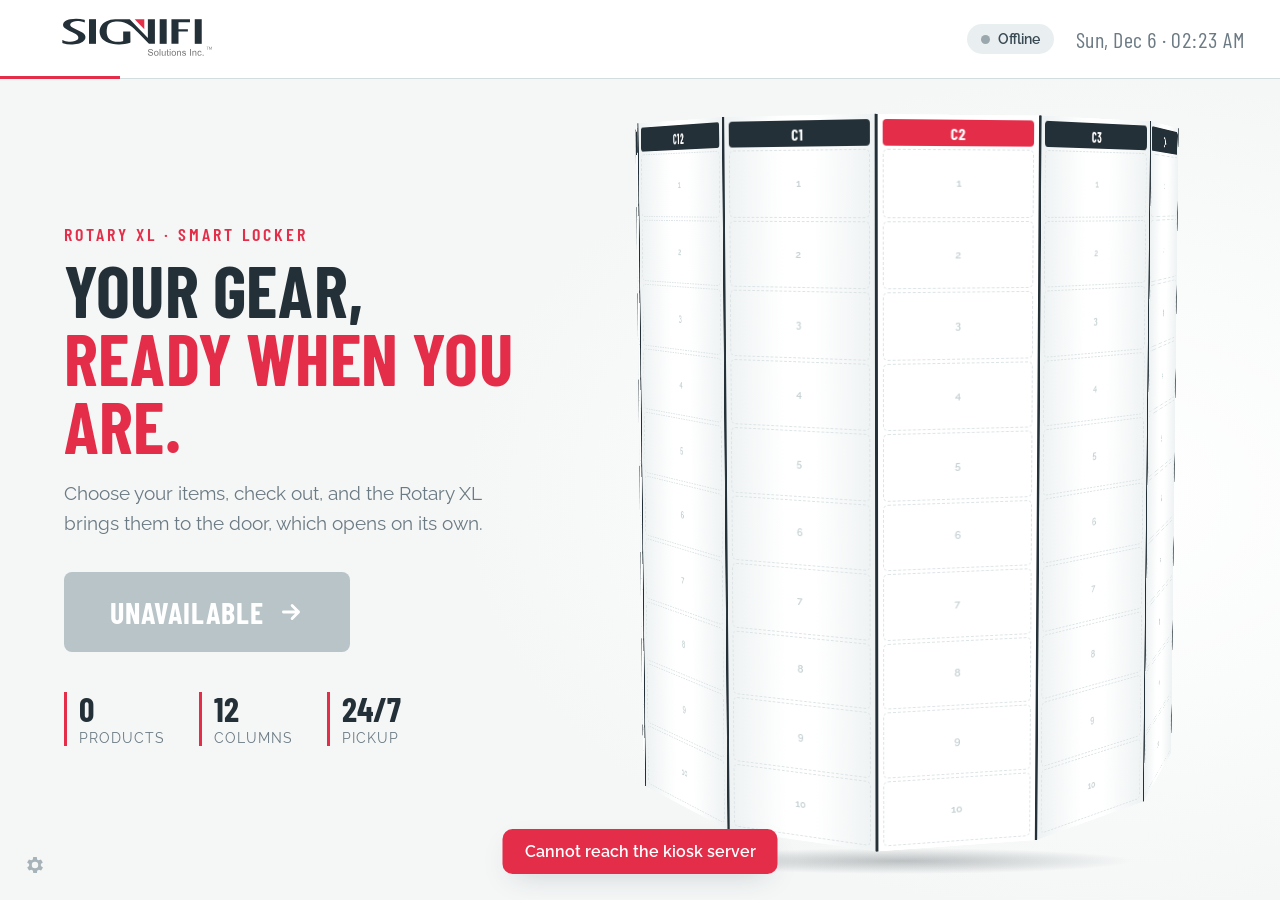
==== commit 842e6000: "Always spin on the home page; home the carousel before each dispense - Remove the auto-spin switch: " ====
--- a/public/index.html
+++ b/public/index.html
@@ -177,7 +177,7 @@
             <label class="switch-row tight"><input type="checkbox" id="rotary-home-on-connect"><span class="switch"></span><span>Home on connect</span></label>
           </div>
           <div class="two">
-            <label class="switch-row tight"><input type="checkbox" id="rotary-auto-spin"><span class="switch"></span><span>Auto-spin when idle</span></label>
+            <label class="switch-row tight"><input type="checkbox" id="rotary-home-dispense"><span class="switch"></span><span>Home before each dispense</span></label>
             <label>Pause on each column (ms) <input type="number" id="rotary-spin-pause" min="0" max="10000" step="100"></label>
           </div>
           <div class="two">
@@ -190,7 +190,7 @@
             <p class="hint" style="align-self:end">Speeds, ramps and direction: Admin → Calibration → Motion.</p>
           </div>
           <label>Spin order (v04 only) <input id="rotary-spin-seq" placeholder="C1,C2,C3,C4,C5,C6,C7,C8,C9,C10,C11,C12"></label>
-          <p class="hint">Auto-spin: after homing, the carousel keeps turning column after column. <b>Order now</b> stops it once the current move finishes, so it always stops on a column. Checkout then turns to the product's column.</p>
+          <p class="hint">The carousel always spins while the dashboard is showing. Stopping it in Admin (Calibration, Test) only lasts while Admin is open. <b>Order now</b> stops it at the nearest column. At checkout it homes first (if switched on), then turns clockwise to the product's column and opens the door.</p>
           <p class="hint">Firmware default: 9600 baud, Newline (LF). On connect the app waits for the Mega to start, sends the home command and waits for "HOME COMPLETE". Customers can only order after that.</p>
           <div class="btn-row"><button class="btn-primary" data-open="rotary">Connect</button><button class="btn-secondary" id="btn-home-now">Home now</button><button class="btn-secondary" data-close="rotary">Disconnect</button></div>
         </div>
